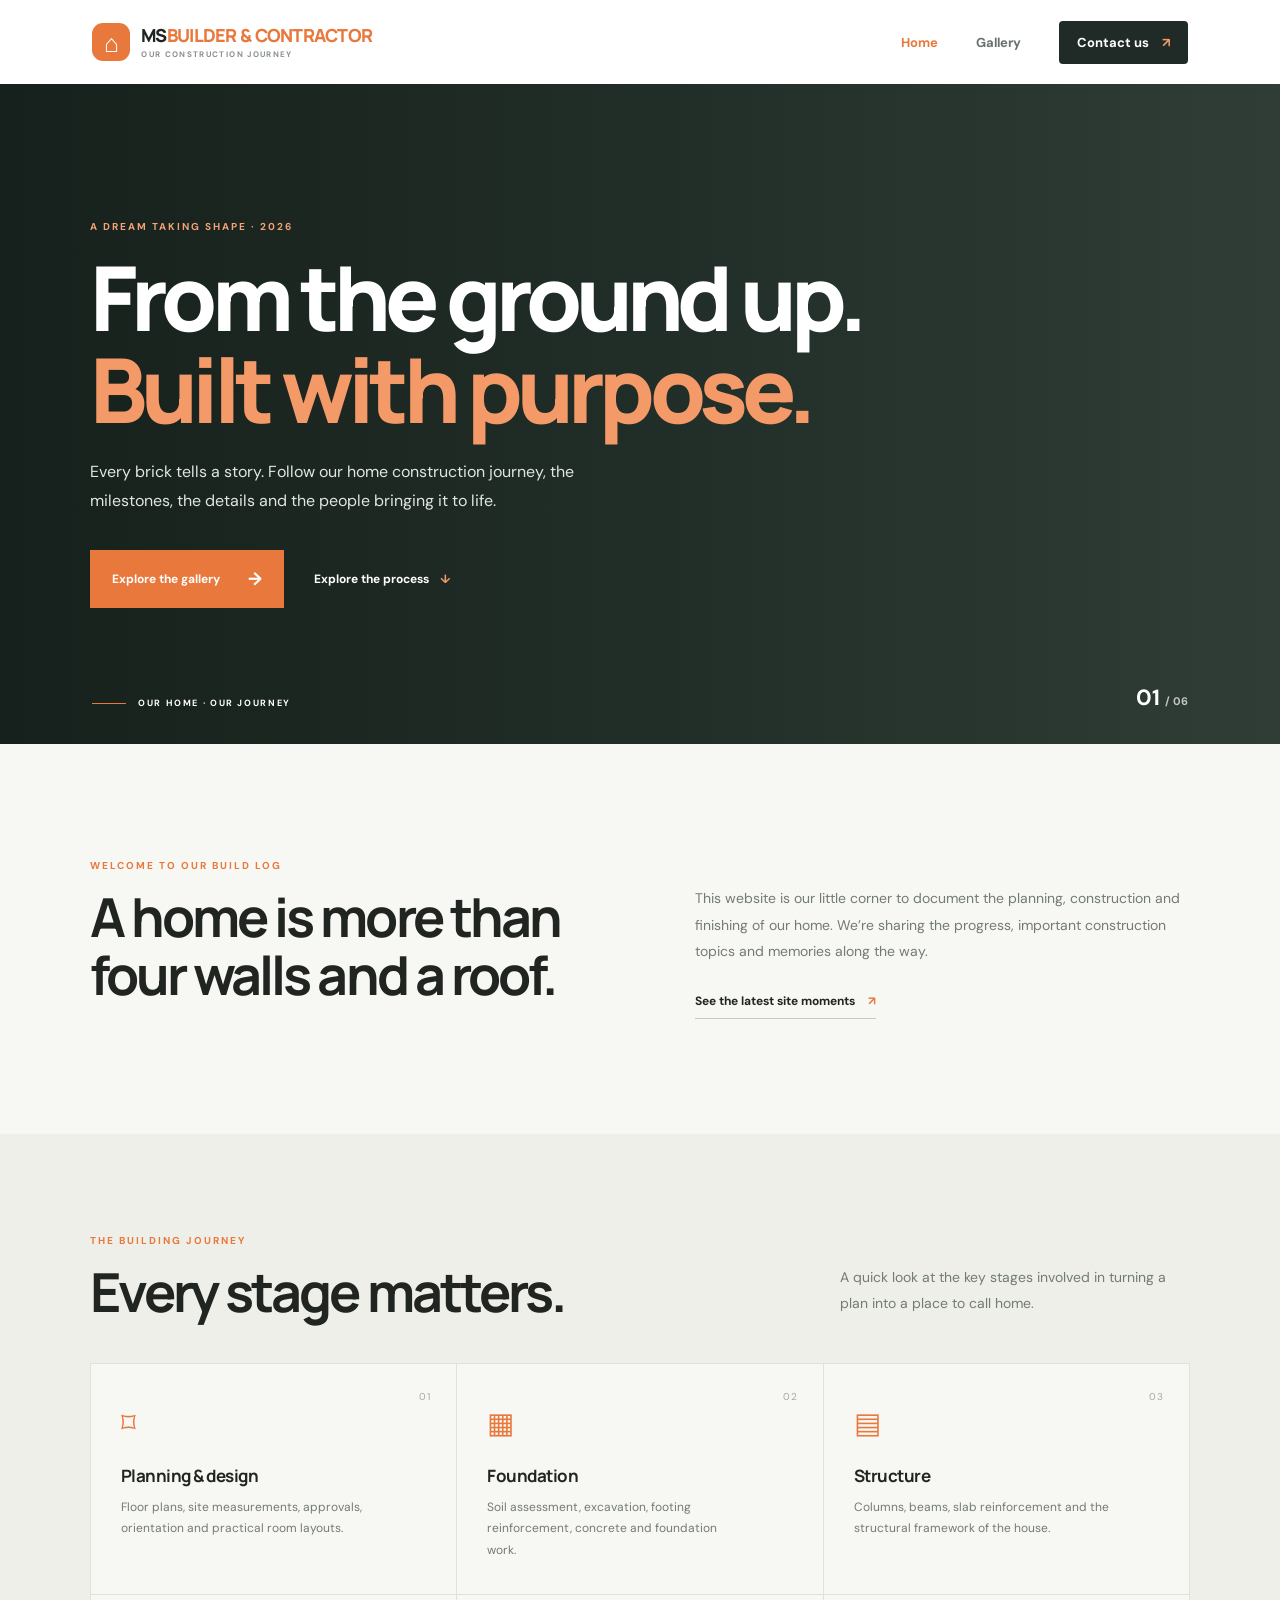
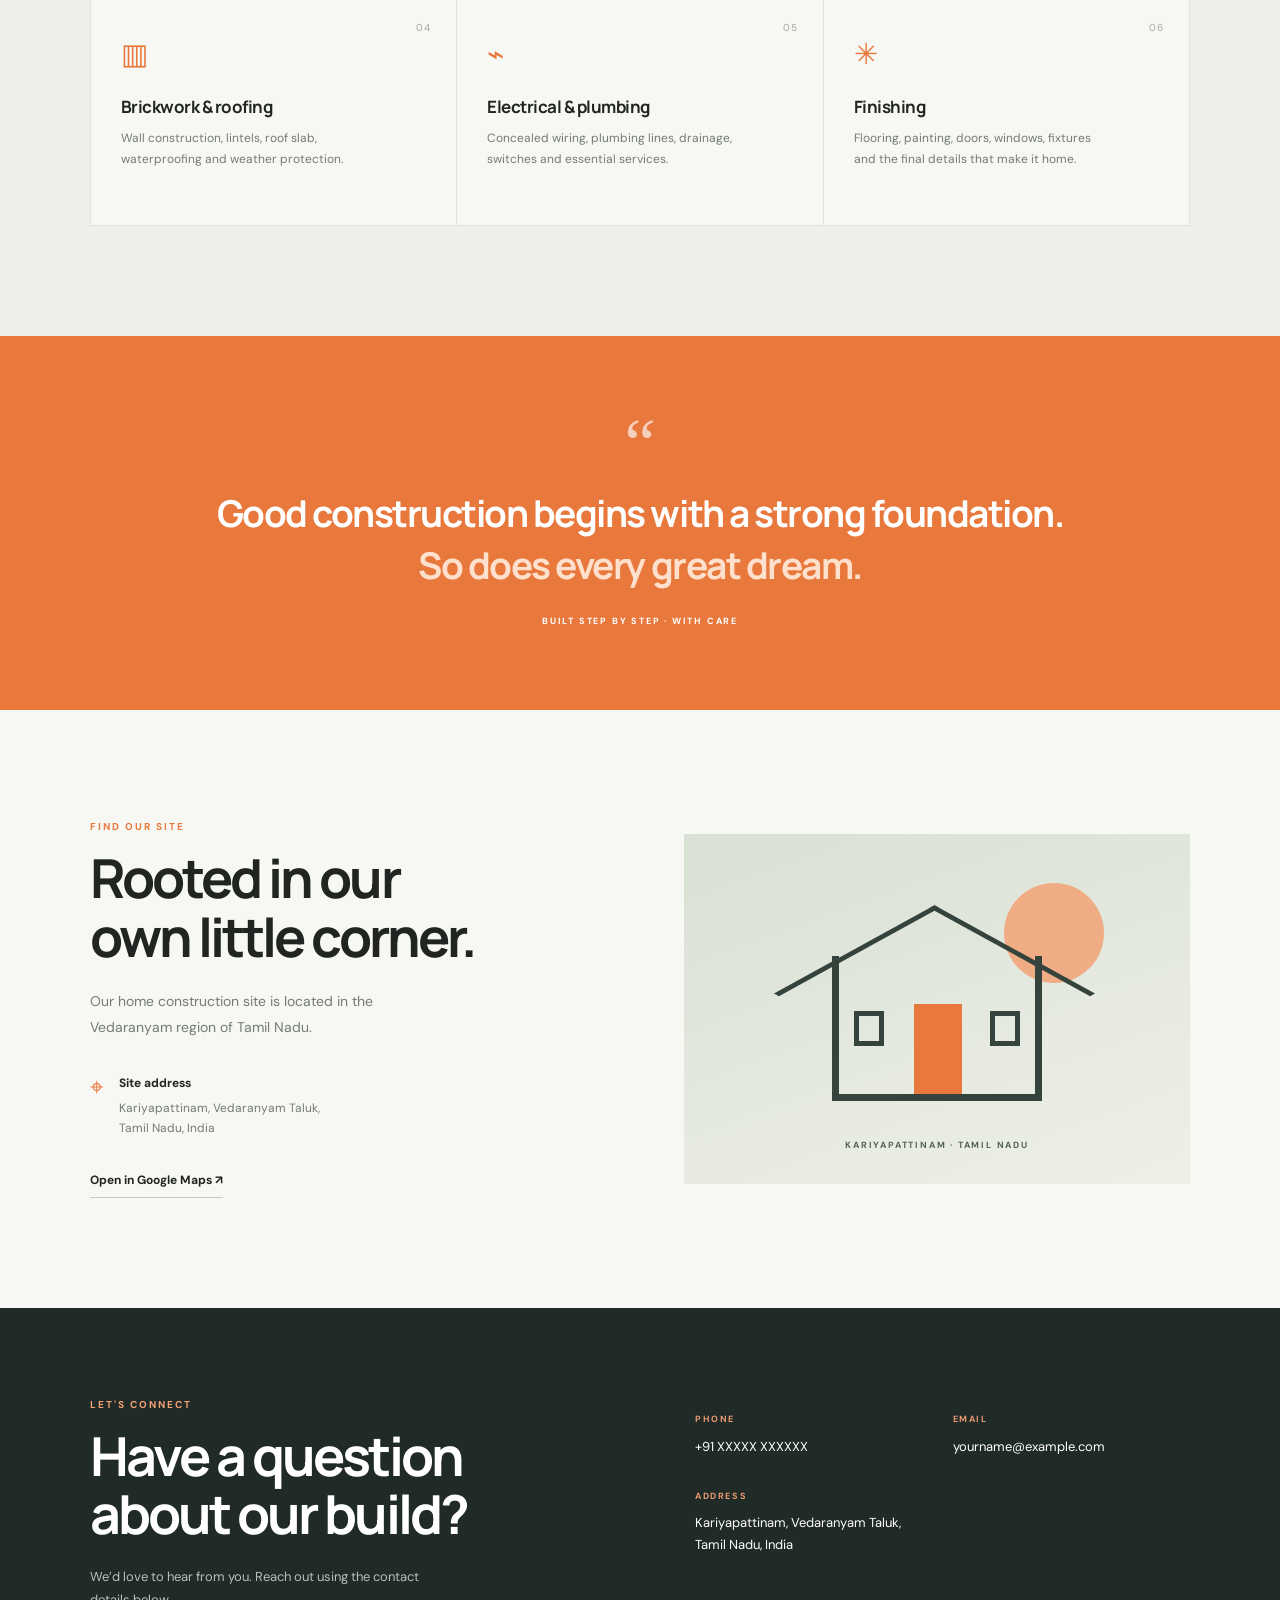
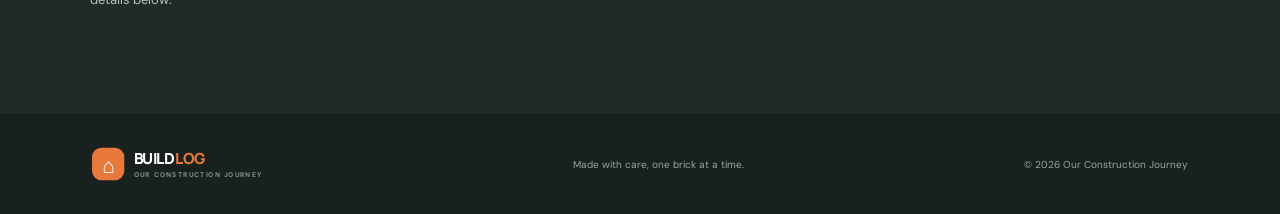
==== index.html @ 5c8db6bc "initila" ====
<!DOCTYPE html>
<html lang="en">
<head>
  <meta charset="UTF-8">
  <meta name="viewport" content="width=device-width, initial-scale=1.0">
  <meta name="description" content="Follow our home construction journey, from foundation to finishing.">
  <title>Our Construction Journey | Home</title>
  <link rel="preconnect" href="https://fonts.googleapis.com">
  <link rel="preconnect" href="https://fonts.gstatic.com" crossorigin>
  <link href="https://fonts.googleapis.com/css2?family=DM+Sans:wght@400;500;600;700&family=Manrope:wght@400;500;600;700;800&display=swap" rel="stylesheet">
  <link rel="stylesheet" href="style.css">
</head>
<body>
  <header class="site-header">
    <a class="brand" href="index.html"><span class="brand-mark">⌂</span><span>MS<span class="brand-accent">BUILDER & CONTRACTOR</span><small>OUR CONSTRUCTION JOURNEY</small></span></a>
    <button class="menu-toggle" aria-label="Open navigation" aria-expanded="false">☰</button>
    <nav class="nav">
      <a class="active" href="index.html">Home</a>
      <a href="gallery.html">Gallery</a>
      <a class="nav-cta" href="#contact">Contact us <span>↗</span></a>
    </nav>
  </header>

  <main>
    <section class="hero">
      <div class="hero-shade"></div>
      <div class="hero-content">
        <p class="eyebrow light">A DREAM TAKING SHAPE · 2026</p>
        <h1>From the ground up.<br><span>Built with purpose.</span></h1>
        <p class="hero-copy">Every brick tells a story. Follow our home construction journey, the milestones, the details and the people bringing it to life.</p>
        <div class="hero-actions">
          <a class="button button-primary" href="gallery.html">Explore the gallery <span>→</span></a>
          <a class="text-link light-link" href="#journey">Explore the process <span>↓</span></a>
        </div>
      </div>
      <div class="hero-caption"><span class="caption-line"></span> OUR HOME · OUR JOURNEY</div>
      <div class="hero-number">01 <span>/ 06</span></div>
    </section>

    <section class="intro section-wrap">
      <div>
        <p class="eyebrow">WELCOME TO OUR BUILD LOG</p>
        <h2>A home is more than<br>four walls and a roof.</h2>
      </div>
      <div class="intro-copy">
        <p>This website is our little corner to document the planning, construction and finishing of our home. We’re sharing the progress, important construction topics and memories along the way.</p>
        <a class="underlined-link" href="gallery.html">See the latest site moments <span>↗</span></a>
      </div>
    </section>

    <section class="journey-section" id="journey">
      <div class="section-wrap">
        <div class="section-heading">
          <div><p class="eyebrow">THE BUILDING JOURNEY</p><h2>Every stage matters.</h2></div>
          <p class="muted">A quick look at the key stages involved in turning a plan into a place to call home.</p>
        </div>
        <div class="topic-grid">
          <article class="topic-card"><span class="topic-index">01</span><div class="topic-icon">⌑</div><h3>Planning & design</h3><p>Floor plans, site measurements, approvals, orientation and practical room layouts.</p></article>
          <article class="topic-card"><span class="topic-index">02</span><div class="topic-icon">▦</div><h3>Foundation</h3><p>Soil assessment, excavation, footing reinforcement, concrete and foundation work.</p></article>
          <article class="topic-card"><span class="topic-index">03</span><div class="topic-icon">▤</div><h3>Structure</h3><p>Columns, beams, slab reinforcement and the structural framework of the house.</p></article>
          <article class="topic-card"><span class="topic-index">04</span><div class="topic-icon">▥</div><h3>Brickwork & roofing</h3><p>Wall construction, lintels, roof slab, waterproofing and weather protection.</p></article>
          <article class="topic-card"><span class="topic-index">05</span><div class="topic-icon">⌁</div><h3>Electrical & plumbing</h3><p>Concealed wiring, plumbing lines, drainage, switches and essential services.</p></article>
          <article class="topic-card"><span class="topic-index">06</span><div class="topic-icon">✳</div><h3>Finishing</h3><p>Flooring, painting, doors, windows, fixtures and the final details that make it home.</p></article>
        </div>
      </div>
    </section>

    <section class="quote-band">
      <div class="quote-mark">“</div>
      <blockquote>Good construction begins with a strong foundation.<br><span>So does every great dream.</span></blockquote>
      <p>BUILT STEP BY STEP · WITH CARE</p>
    </section>

    <section class="location-section section-wrap">
      <div class="location-copy">
        <p class="eyebrow">FIND OUR SITE</p>
        <h2>Rooted in our<br>own little corner.</h2>
        <p class="muted">Our home construction site is located in the Vedaranyam region of Tamil Nadu.</p>
        <div class="address-row"><span class="contact-icon">⌖</span><div><strong>Site address</strong><p>Kariyapattinam, Vedaranyam Taluk,<br>Tamil Nadu, India</p></div></div>
        <a class="underlined-link" href="https://www.google.com/maps/search/?api=1&query=Kariyapattinam%2C%20Vedaranyam%2C%20Tamil%20Nadu" target="_blank" rel="noopener">Open in Google Maps ↗</a>
      </div>
      <div class="location-art">
        <div class="location-art-inner"><span class="sun"></span><div class="house-outline"><span></span><i></i><b></b></div><p>KARIYAPATTINAM · TAMIL NADU</p></div>
      </div>
    </section>

    <section class="contact-section" id="contact">
      <div class="section-wrap contact-layout">
        <div><p class="eyebrow light">LET'S CONNECT</p><h2>Have a question<br>about our build?</h2><p class="contact-note">We’d love to hear from you. Reach out using the contact details below.</p></div>
        <div class="contact-details">
          <div><span>PHONE</span><a href="tel:+91XXXXXXXXXX">+91 XXXXX XXXXXX</a></div>
          <div><span>EMAIL</span><a href="mailto:yourname@example.com">yourname@example.com</a></div>
          <div><span>ADDRESS</span><p>Kariyapattinam, Vedaranyam Taluk,<br>Tamil Nadu, India</p></div>
        </div>
      </div>
    </section>
  </main>

  <footer class="footer"><a class="brand footer-brand" href="index.html"><span class="brand-mark">⌂</span><span>BUILD<span class="brand-accent">LOG</span><small>OUR CONSTRUCTION JOURNEY</small></span></a><p>Made with care, one brick at a time.</p><span>© <span id="year"></span> Our Construction Journey</span></footer>
  <script src="script.js"></script>
</body>
</html>
---- style.css ----
:root{--ink:#202522;--muted:#737b75;--paper:#f7f7f3;--white:#fff;--orange:#e9783d;--deep:#202a27;--line:#e4e6df}
*{box-sizing:border-box}html{scroll-behavior:smooth}body{margin:0;background:var(--paper);color:var(--ink);font-family:"DM Sans",sans-serif}h1,h2,h3,p,figure{margin-top:0}h1,h2,h3,.brand{font-family:Manrope,sans-serif}h1{font-size:clamp(3rem,7vw,6.4rem);line-height:1.02;letter-spacing:-.065em;font-weight:800;margin:18px 0 24px}h2{font-size:clamp(2.2rem,4.2vw,3.7rem);line-height:1.08;letter-spacing:-.055em;margin:12px 0 0}h3{letter-spacing:-.03em}.site-header{height:84px;padding:0 7.2%;display:flex;align-items:center;justify-content:space-between;background:#fff;position:relative;z-index:5}.brand{display:flex;align-items:center;gap:11px;text-decoration:none;color:var(--ink);font-weight:800;letter-spacing:-.04em;font-size:18px;line-height:1}.brand-mark{display:grid;place-items:center;width:38px;height:38px;background:var(--orange);color:#fff;border-radius:11px;font-size:25px}.brand-accent{color:var(--orange)}.brand small{display:block;font-family:"DM Sans",sans-serif;font-size:8px;letter-spacing:.17em;color:#8a918b;margin-top:6px;font-weight:700}.nav{display:flex;align-items:center;gap:38px}.nav a{font-size:13px;font-weight:700;text-decoration:none;color:#68716b}.nav a.active,.nav a:hover{color:var(--orange)}.nav .nav-cta{background:var(--deep);color:white;padding:13px 18px;border-radius:4px}.nav-cta span{color:#f39a68;margin-left:10px}.menu-toggle{display:none;border:0;background:none;font-size:25px}.hero{min-height:660px;position:relative;display:flex;align-items:center;background:#34423b url("https://images.unsplash.com/photo-1503387762-592deb58ef4e?auto=format&fit=crop&w=2200&q=85") center 48%/cover no-repeat;color:#fff}.hero-shade{position:absolute;inset:0;background:linear-gradient(90deg,rgba(18,28,24,.88),rgba(18,28,24,.54) 52%,rgba(18,28,24,.12))}.hero-content{position:relative;z-index:1;width:min(1100px,86%);margin:0 auto;padding:85px 0}.hero h1 span,.gallery-hero h1 span{color:#f49a69}.eyebrow{font-size:10px;letter-spacing:.2em;font-weight:700;color:var(--orange);margin:0 0 16px}.eyebrow.light{color:#f5a274}.hero-copy{font-size:16px;line-height:1.8;color:#e2e6e1;max-width:510px}.hero-actions{display:flex;align-items:center;gap:30px;margin-top:34px}.button{display:inline-flex;align-items:center;gap:28px;padding:17px 22px;text-decoration:none;font-size:12px;font-weight:700}.button-primary{background:var(--orange);color:white}.button-primary span{font-size:18px}.text-link{font-size:12px;font-weight:700;text-decoration:none}.light-link{color:#fff}.light-link span{color:#f49a69;margin-left:8px}.hero-caption{position:absolute;bottom:35px;left:7.2%;font-size:9px;letter-spacing:.18em;font-weight:700;display:flex;align-items:center;gap:12px}.caption-line{width:34px;height:1px;background:var(--orange)}.hero-number{position:absolute;right:7.2%;bottom:32px;font-size:22px;font-weight:700}.hero-number span{font-size:11px;color:#c4c9c4}.section-wrap{width:min(1100px,86%);margin:0 auto}.intro{display:grid;grid-template-columns:1fr 1fr;gap:10%;padding-top:115px;padding-bottom:115px}.intro-copy{padding-top:26px}.intro-copy p,.muted{font-size:14px;line-height:1.9;color:var(--muted)}.underlined-link{display:inline-block;margin-top:14px;color:var(--ink);font-size:12px;font-weight:700;text-decoration:none;border-bottom:1px solid #c6cbc4;padding-bottom:9px}.underlined-link span{color:var(--orange);margin-left:10px}.journey-section{background:#eeefe9;padding:100px 0 110px}.section-heading{display:flex;justify-content:space-between;align-items:end;gap:35px;margin-bottom:42px}.section-heading>.muted{max-width:350px;margin-bottom:4px}.topic-grid{display:grid;grid-template-columns:repeat(3,1fr);gap:1px;background:#dfe2da;border:1px solid #dfe2da}.topic-card{background:#f7f7f3;padding:30px;min-height:230px;position:relative}.topic-index{position:absolute;right:25px;top:26px;font-size:10px;color:#a3aaa2;letter-spacing:.1em}.topic-icon{font-size:29px;color:var(--orange);margin:10px 0 22px}.topic-card h3{font-size:17px;margin-bottom:10px}.topic-card p{font-size:12px;line-height:1.8;color:var(--muted);margin:0;max-width:260px}.quote-band{background:var(--orange);color:#fff;text-align:center;padding:83px 20px}.quote-mark{font-family:Georgia,serif;font-size:70px;line-height:.7;opacity:.65}.quote-band blockquote{font-family:Manrope,sans-serif;font-size:clamp(22px,3.3vw,37px);font-weight:700;line-height:1.4;letter-spacing:-.04em;margin:20px 0}.quote-band blockquote span{color:#ffe0cc}.quote-band p{font-size:9px;letter-spacing:.2em;font-weight:700;margin:24px 0 0}.location-section{display:grid;grid-template-columns:1fr 1fr;gap:8%;align-items:center;padding-top:110px;padding-bottom:110px}.location-copy>.muted{max-width:360px;margin:22px 0 30px}.address-row{display:flex;gap:15px;margin-bottom:13px}.contact-icon{font-size:24px;color:var(--orange)}.address-row strong{font-size:12px}.address-row p{font-size:12px;line-height:1.7;color:var(--muted);margin:6px 0}.location-art{height:350px;background:#e9e9df;display:grid;place-items:center;overflow:hidden}.location-art-inner{height:100%;width:100%;position:relative;display:grid;place-items:center;background:linear-gradient(160deg,#d9e0d4,#eef0e8)}.sun{position:absolute;width:100px;height:100px;border-radius:50%;background:#f2a77c;right:17%;top:14%;opacity:.9}.house-outline{width:210px;height:145px;border:7px solid #34433c;border-top:0;position:relative;margin-top:40px}.house-outline:before{content:"";position:absolute;left:-18px;top:-76px;width:220px;height:220px;border-left:7px solid #34433c;border-top:7px solid #34433c;transform:scaleY(.55) rotate(45deg);transform-origin:center}.house-outline span{position:absolute;bottom:0;left:75px;width:48px;height:90px;background:#e9783d}.house-outline i,.house-outline b{position:absolute;bottom:48px;width:30px;height:35px;border:5px solid #34433c}.house-outline i{left:15px}.house-outline b{right:15px}.location-art-inner>p{position:absolute;bottom:24px;font-size:9px;letter-spacing:.2em;font-weight:700;color:#526158}.contact-section{background:var(--deep);color:#fff;padding:90px 0}.contact-layout{display:grid;grid-template-columns:1fr 1fr;gap:10%;align-items:start}.contact-note{color:#b7c0ba;font-size:13px;line-height:1.8;max-width:350px;margin-top:22px}.contact-details{display:grid;grid-template-columns:1fr 1fr;gap:32px 20px;padding-top:15px}.contact-details div:last-child{grid-column:1/-1}.contact-details span{display:block;color:#e99a70;font-size:9px;letter-spacing:.18em;font-weight:700;margin-bottom:10px}.contact-details a,.contact-details p{color:#fff;text-decoration:none;font-size:13px;line-height:1.7;margin:0}.footer{min-height:100px;background:#19211e;color:#9ba59e;padding:25px 7.2%;display:flex;align-items:center;justify-content:space-between;gap:20px}.footer-brand{color:white;transform:scale(.85);transform-origin:left center}.footer p,.footer>span{font-size:10px;margin:0}.gallery-hero{background:linear-gradient(90deg,rgba(20,30,26,.91),rgba(20,30,26,.5)),url("https://images.unsplash.com/photo-1541888946425-d81bb19240f5?auto=format&fit=crop&w=2000&q=85") center/cover;color:white;padding:100px 0 90px;min-height:410px}.gallery-hero-content{position:relative}.gallery-hero h1{font-size:clamp(3rem,6vw,5.3rem);margin-bottom:18px}.gallery-hero-content>p:not(.eyebrow){max-width:480px;color:#d9dfda;font-size:14px;line-height:1.8}.gallery-stats{display:flex;gap:45px;margin-top:38px}.gallery-stats div{display:flex;flex-direction:column;gap:5px}.gallery-stats strong{font:800 24px Manrope;color:#f49a69}.gallery-stats span{font-size:8px;letter-spacing:.18em;font-weight:700}.gallery-main{padding-top:95px;padding-bottom:110px}.gallery-heading{margin-bottom:28px}.filter-row{display:flex;gap:9px;flex-wrap:wrap;margin-bottom:30px}.filter-button{border:1px solid #dfe2da;background:transparent;color:#68716b;padding:10px 16px;font:700 10px "DM Sans";cursor:pointer}.filter-button.active,.filter-button:hover{background:var(--deep);border-color:var(--deep);color:#fff}.photo-grid{display:grid;grid-template-columns:repeat(3,1fr);gap:20px}.photo-card{margin:0;position:relative;min-height:280px;background:#e8e9e1;overflow:hidden}.photo-card.photo-large{grid-column:span 2}.photo-card img{width:100%;height:280px;object-fit:cover;display:block;transition:transform .5s}.photo-card:hover img{transform:scale(1.04)}.photo-placeholder{height:280px;display:none;flex-direction:column;justify-content:center;align-items:center;text-align:center;background:linear-gradient(135deg,#dfe5dc,#cbd4ca);color:#39463e;padding:20px}.photo-placeholder span{font:800 35px Manrope;color:#e9783d}.photo-placeholder strong{font:700 15px Manrope;margin:7px 0}.photo-placeholder small{font-size:10px;color:#68766d}.photo-card figcaption{position:absolute;bottom:0;left:0;right:0;padding:35px 20px 17px;color:#fff;background:linear-gradient(transparent,rgba(15,24,20,.82));display:flex;flex-direction:column;gap:5px}.photo-card figcaption span{font-size:8px;letter-spacing:.17em;color:#f4a47b;font-weight:700}.photo-card figcaption strong{font:700 15px Manrope}.photo-card[hidden]{display:none}.video-section{background:#202a27;color:#fff;padding:95px 0 100px}.video-section .section-heading{margin-bottom:35px}.video-intro{font-size:13px;line-height:1.8;color:#b8c1bb;max-width:320px}.video-grid{display:grid;grid-template-columns:1fr 1fr;gap:24px}.video-frame{aspect-ratio:16/9;position:relative;background:#35423b;overflow:hidden}.video-frame iframe{position:absolute;inset:0;width:100%;height:100%;border:0;z-index:2}.video-placeholder{position:absolute;inset:0;display:flex;align-items:center;justify-content:center;flex-direction:column;gap:9px;background:linear-gradient(135deg,#35433b,#202a27);color:#fff}.video-placeholder span{display:grid;place-items:center;width:48px;height:48px;border-radius:50%;background:var(--orange);font-size:17px;padding-left:3px}.video-placeholder strong{font:700 14px Manrope}.video-placeholder small{font-size:10px;color:#c0c9c2}.video-meta{padding:17px 0}.video-meta span{font-size:8px;letter-spacing:.18em;color:#f4a47b;font-weight:700}.video-meta h3{font-size:16px;margin:6px 0}.video-help{font-size:11px;line-height:1.8;color:#aeb9b1;margin:20px 0 0}.video-help code{color:#ffc19e;background:#34413a;padding:2px 5px}
@media(max-width:760px){.site-header{height:72px;padding:0 6%}.menu-toggle{display:block;color:var(--ink)}.nav{display:none;position:absolute;top:72px;left:0;right:0;background:#fff;padding:20px 6%;flex-direction:column;align-items:stretch;gap:20px;box-shadow:0 12px 20px #00000012}.nav.open{display:flex}.nav .nav-cta{text-align:center}.hero{min-height:590px;background-position:58% center}.hero-content{width:88%;padding:75px 0}.hero-caption{left:6%}.hero-number{right:6%}.intro,.location-section,.contact-layout{grid-template-columns:1fr;gap:25px;padding-top:75px;padding-bottom:75px}.intro-copy{padding-top:0}.journey-section,.gallery-main,.video-section{padding-top:75px;padding-bottom:75px}.topic-grid{grid-template-columns:1fr 1fr}.topic-card{padding:22px;min-height:220px}.section-heading{align-items:start;flex-direction:column;gap:12px;margin-bottom:30px}.section-heading>.muted{max-width:100%}.location-art{height:280px}.contact-section{padding:75px 0}.contact-details{padding-top:10px}.footer{padding:25px 6%;flex-wrap:wrap}.footer p{order:3;width:100%}.gallery-hero{padding:80px 0 70px;min-height:390px}.photo-grid{grid-template-columns:1fr 1fr;gap:12px}.photo-card,.photo-card.photo-large{grid-column:span 1;min-height:230px}.photo-card img,.photo-placeholder{height:230px}.video-grid{grid-template-columns:1fr}}@media(max-width:480px){h1{font-size:3.2rem}.hero-actions{align-items:flex-start;flex-direction:column;gap:20px}.topic-grid{grid-template-columns:1fr}.topic-card{min-height:190px}.photo-grid{grid-template-columns:1fr}.photo-card,.photo-card.photo-large{grid-column:span 1}.photo-card img,.photo-placeholder{height:250px}.contact-details{grid-template-columns:1fr}.contact-details div:last-child{grid-column:auto}.footer{align-items:flex-start;flex-direction:column}.footer p{order:0}.gallery-stats{gap:30px}}
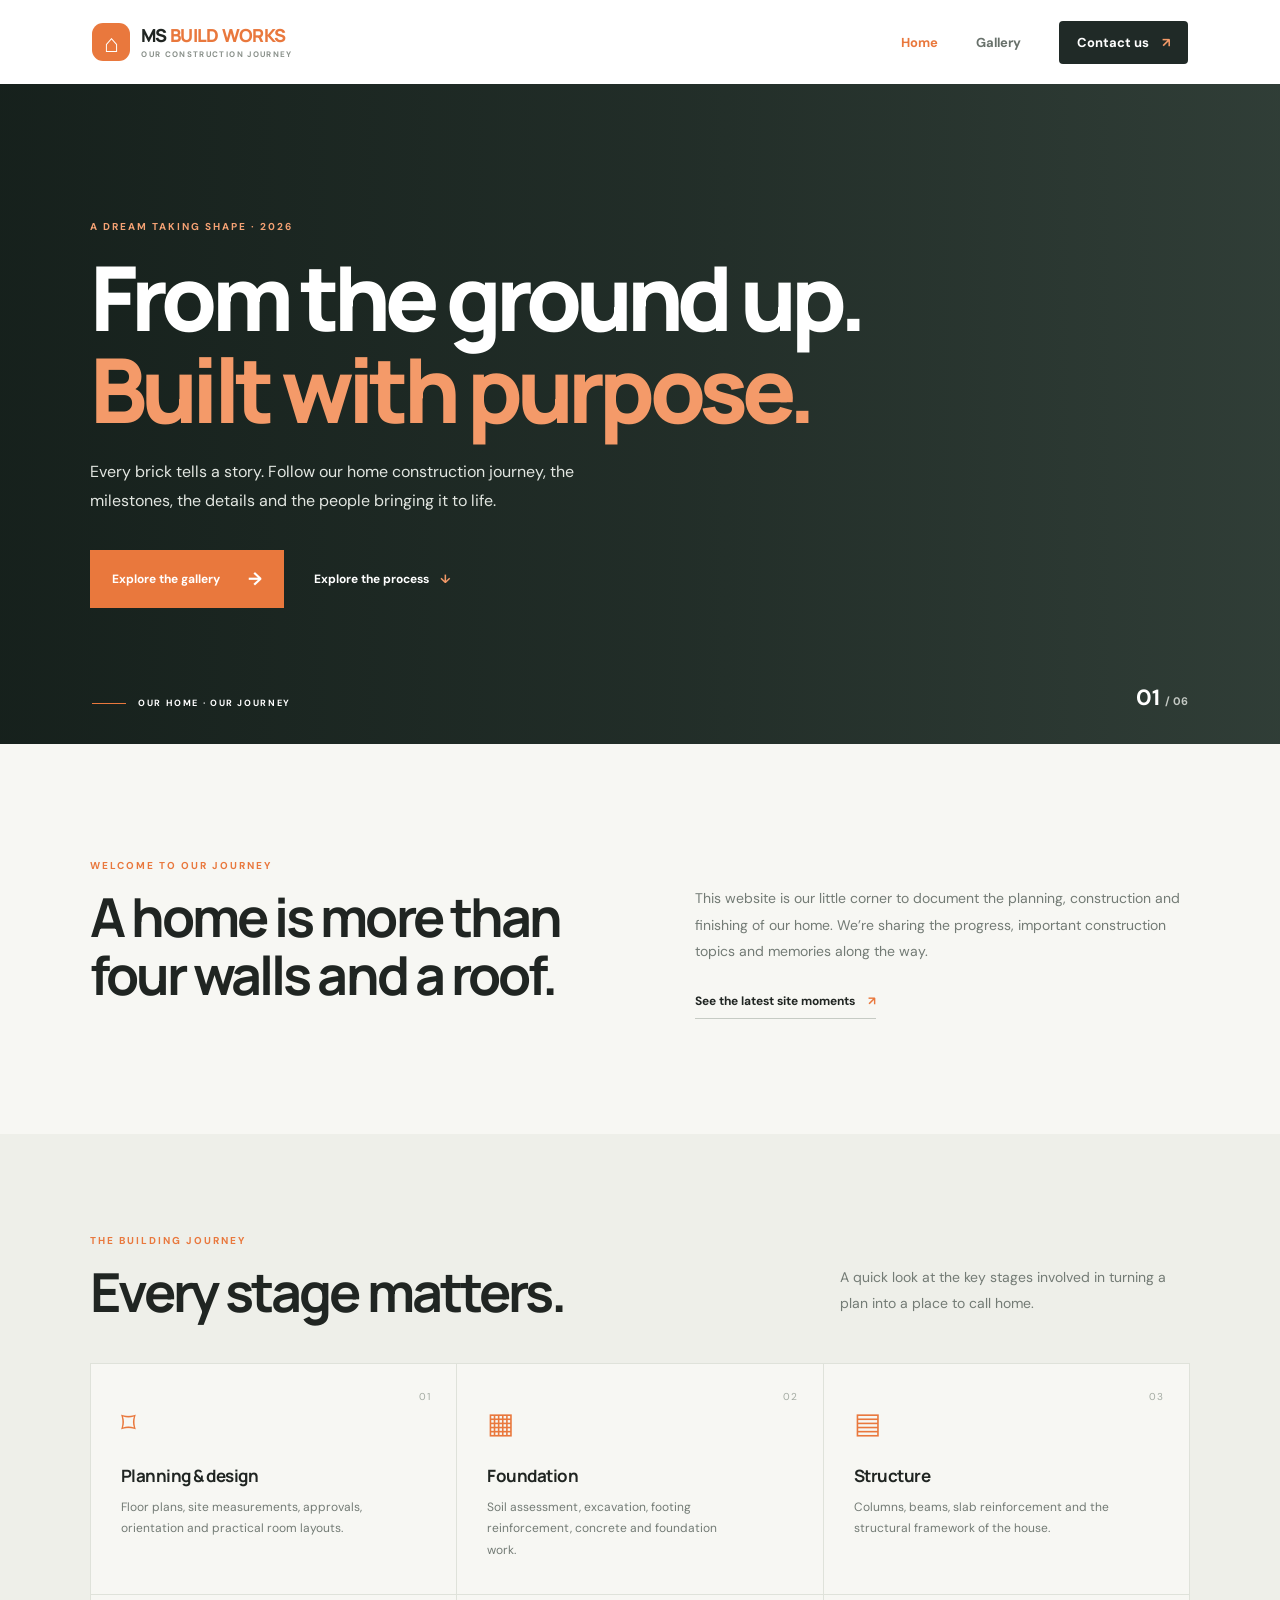
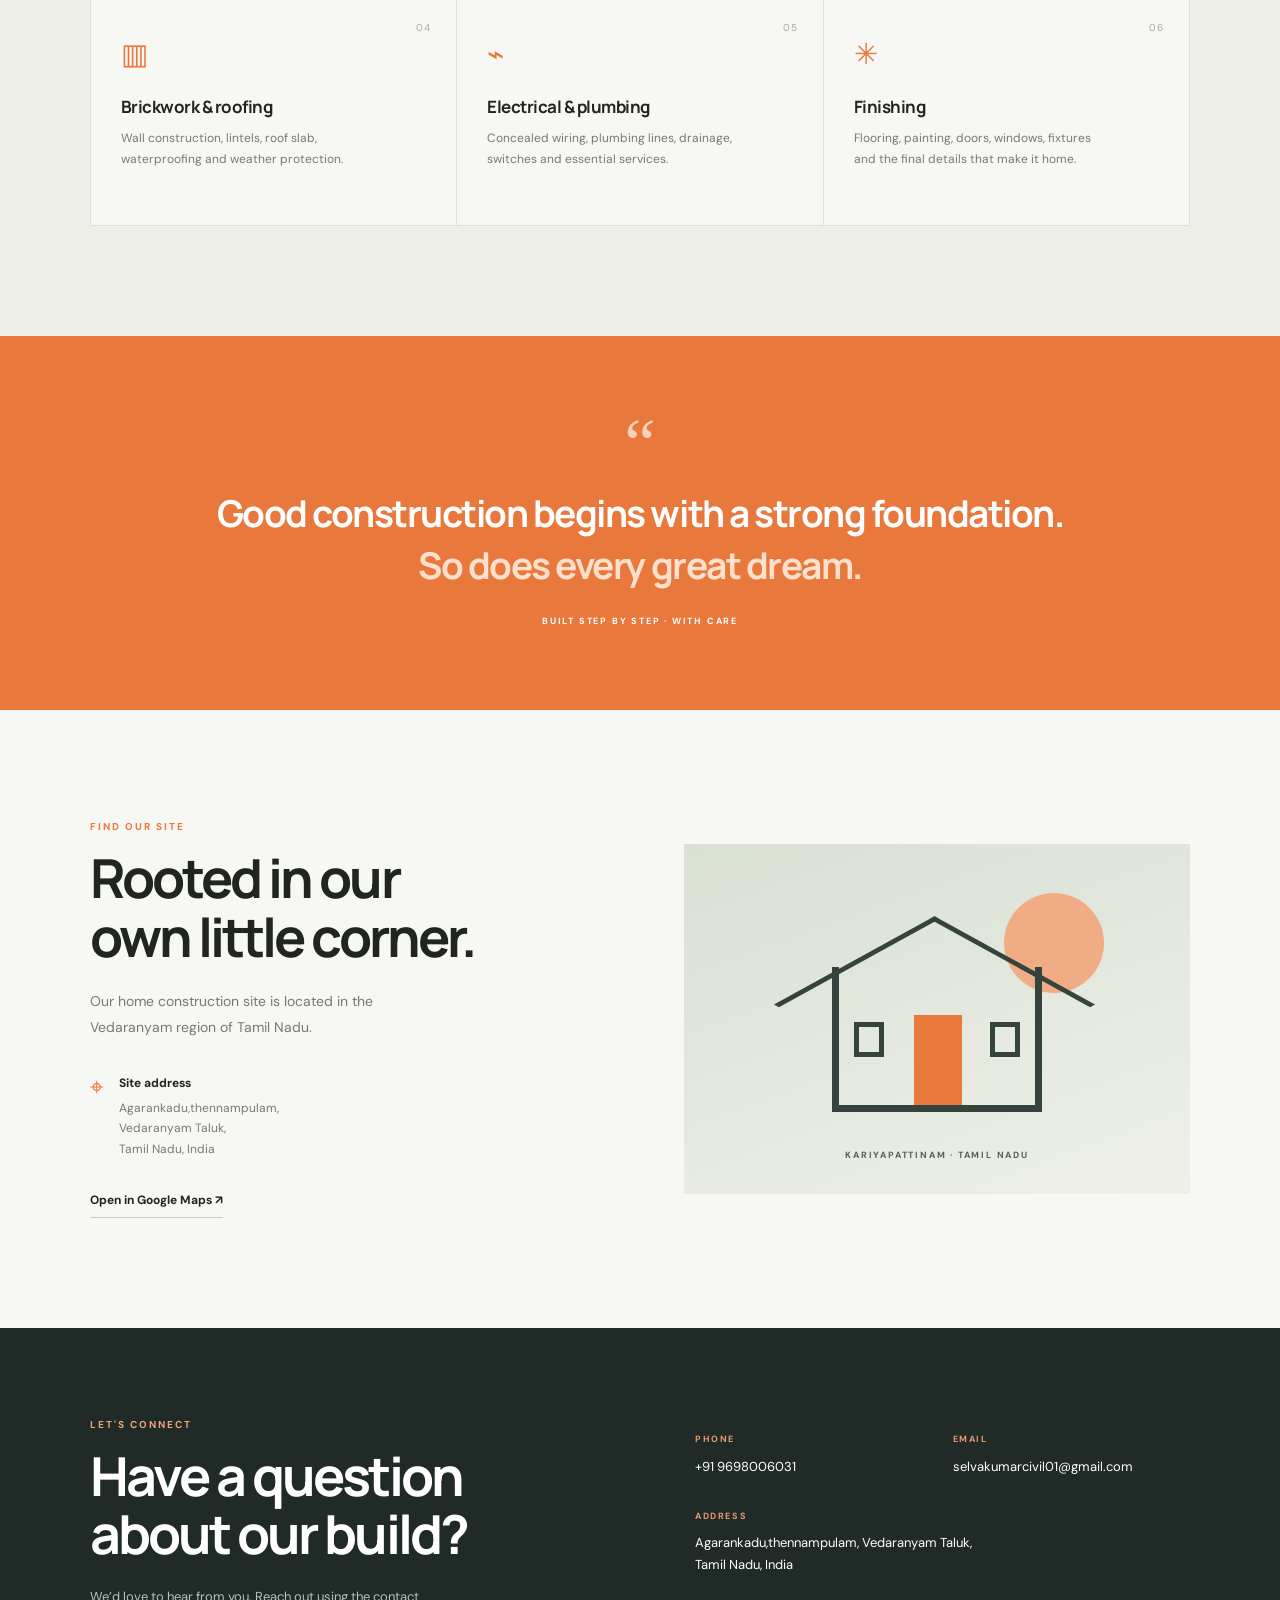
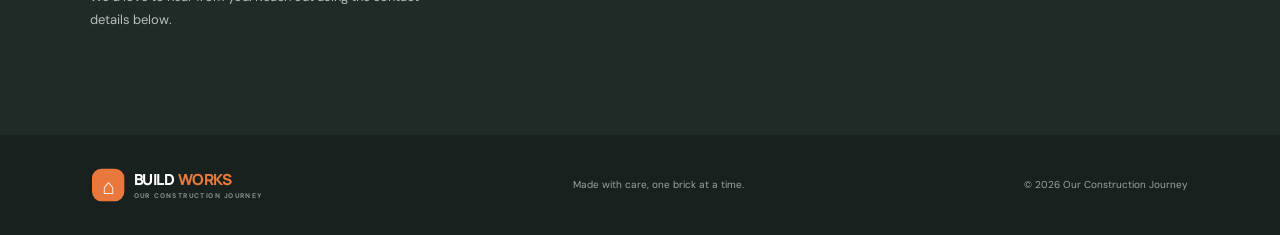
==== commit 1e181235: "imsges" ====
--- a/index.html
+++ b/index.html
@@ -4,7 +4,7 @@
   <meta charset="UTF-8">
   <meta name="viewport" content="width=device-width, initial-scale=1.0">
   <meta name="description" content="Follow our home construction journey, from foundation to finishing.">
-  <title>Our Construction Journey | Home</title>
+  <title>MS BUILD WORKS</title>
   <link rel="preconnect" href="https://fonts.googleapis.com">
   <link rel="preconnect" href="https://fonts.gstatic.com" crossorigin>
   <link href="https://fonts.googleapis.com/css2?family=DM+Sans:wght@400;500;600;700&family=Manrope:wght@400;500;600;700;800&display=swap" rel="stylesheet">
@@ -12,7 +12,7 @@
 </head>
 <body>
   <header class="site-header">
-    <a class="brand" href="index.html"><span class="brand-mark">⌂</span><span>MS<span class="brand-accent">BUILDER & CONTRACTOR</span><small>OUR CONSTRUCTION JOURNEY</small></span></a>
+    <a class="brand" href="index.html"><span class="brand-mark">⌂</span><span>MS <span class="brand-accent">BUILD WORKS</span><small>OUR CONSTRUCTION JOURNEY</small></span></a>
     <button class="menu-toggle" aria-label="Open navigation" aria-expanded="false">☰</button>
     <nav class="nav">
       <a class="active" href="index.html">Home</a>
@@ -39,7 +39,7 @@
 
     <section class="intro section-wrap">
       <div>
-        <p class="eyebrow">WELCOME TO OUR BUILD LOG</p>
+        <p class="eyebrow">WELCOME TO OUR JOURNEY</p>
         <h2>A home is more than<br>four walls and a roof.</h2>
       </div>
       <div class="intro-copy">
@@ -76,8 +76,8 @@
         <p class="eyebrow">FIND OUR SITE</p>
         <h2>Rooted in our<br>own little corner.</h2>
         <p class="muted">Our home construction site is located in the Vedaranyam region of Tamil Nadu.</p>
-        <div class="address-row"><span class="contact-icon">⌖</span><div><strong>Site address</strong><p>Kariyapattinam, Vedaranyam Taluk,<br>Tamil Nadu, India</p></div></div>
-        <a class="underlined-link" href="https://www.google.com/maps/search/?api=1&query=Kariyapattinam%2C%20Vedaranyam%2C%20Tamil%20Nadu" target="_blank" rel="noopener">Open in Google Maps ↗</a>
+        <div class="address-row"><span class="contact-icon">⌖</span><div><strong>Site address</strong><p>Agarankadu,thennampulam,<br> Vedaranyam Taluk,<br>Tamil Nadu, India</p></div></div>
+        <a class="underlined-link" href="https://maps.app.goo.gl/EeJBjtd6zs7DAYnk9" target="_blank" rel="noopener">Open in Google Maps ↗</a>
       </div>
       <div class="location-art">
         <div class="location-art-inner"><span class="sun"></span><div class="house-outline"><span></span><i></i><b></b></div><p>KARIYAPATTINAM · TAMIL NADU</p></div>
@@ -88,15 +88,15 @@
       <div class="section-wrap contact-layout">
         <div><p class="eyebrow light">LET'S CONNECT</p><h2>Have a question<br>about our build?</h2><p class="contact-note">We’d love to hear from you. Reach out using the contact details below.</p></div>
         <div class="contact-details">
-          <div><span>PHONE</span><a href="tel:+91XXXXXXXXXX">+91 XXXXX XXXXXX</a></div>
-          <div><span>EMAIL</span><a href="mailto:yourname@example.com">yourname@example.com</a></div>
-          <div><span>ADDRESS</span><p>Kariyapattinam, Vedaranyam Taluk,<br>Tamil Nadu, India</p></div>
+          <div><span>PHONE</span><a href="tel:+919698006031">+91 9698006031</a></div>
+          <div><span>EMAIL</span><a href="mailto:selvakumarcivil01@gmail.com">selvakumarcivil01@gmail.com</a></div>
+          <div><span>ADDRESS</span><p>Agarankadu,thennampulam, Vedaranyam Taluk,<br>Tamil Nadu, India</p></div>
         </div>
       </div>
     </section>
   </main>
 
-  <footer class="footer"><a class="brand footer-brand" href="index.html"><span class="brand-mark">⌂</span><span>BUILD<span class="brand-accent">LOG</span><small>OUR CONSTRUCTION JOURNEY</small></span></a><p>Made with care, one brick at a time.</p><span>© <span id="year"></span> Our Construction Journey</span></footer>
+  <footer class="footer"><a class="brand footer-brand" href="index.html"><span class="brand-mark">⌂</span><span>BUILD <span class="brand-accent">WORKS</span><small>OUR CONSTRUCTION JOURNEY</small></span></a><p>Made with care, one brick at a time.</p><span>© <span id="year"></span> Our Construction Journey</span></footer>
   <script src="script.js"></script>
 </body>
 </html>
